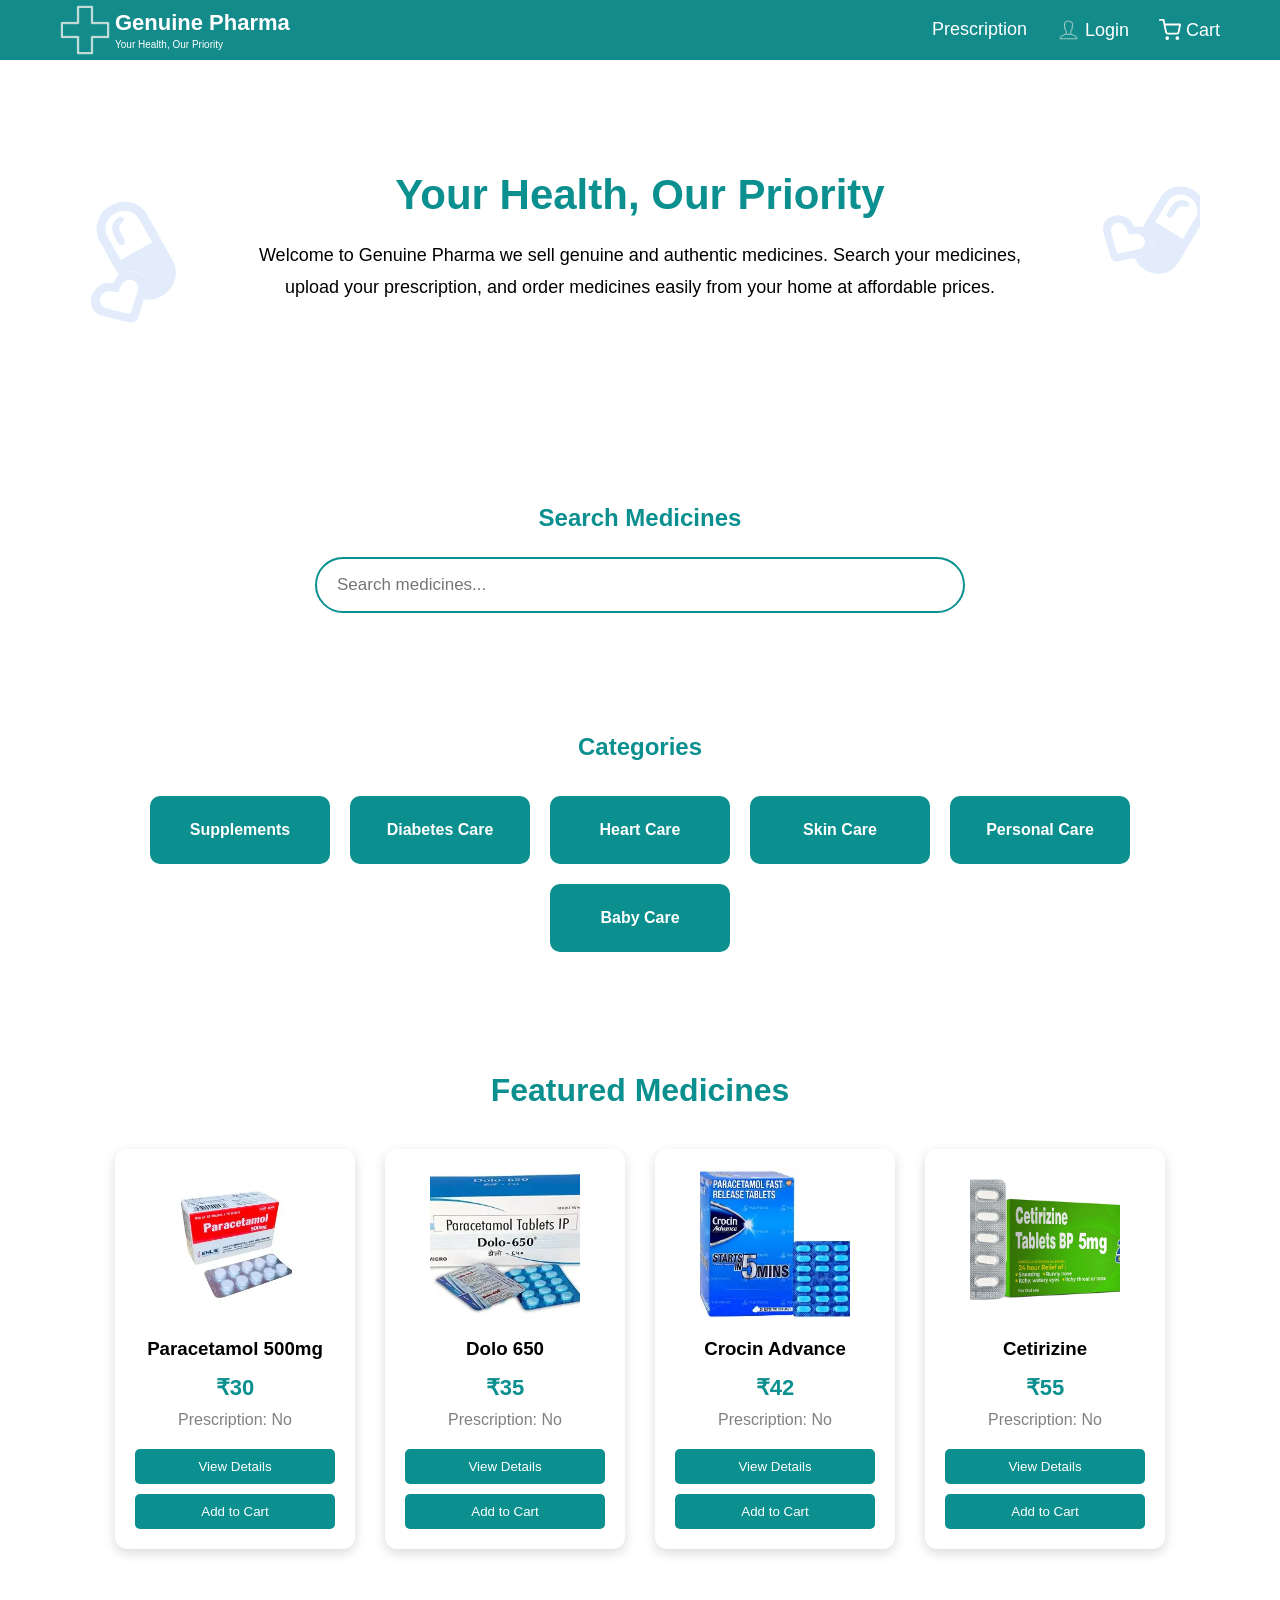
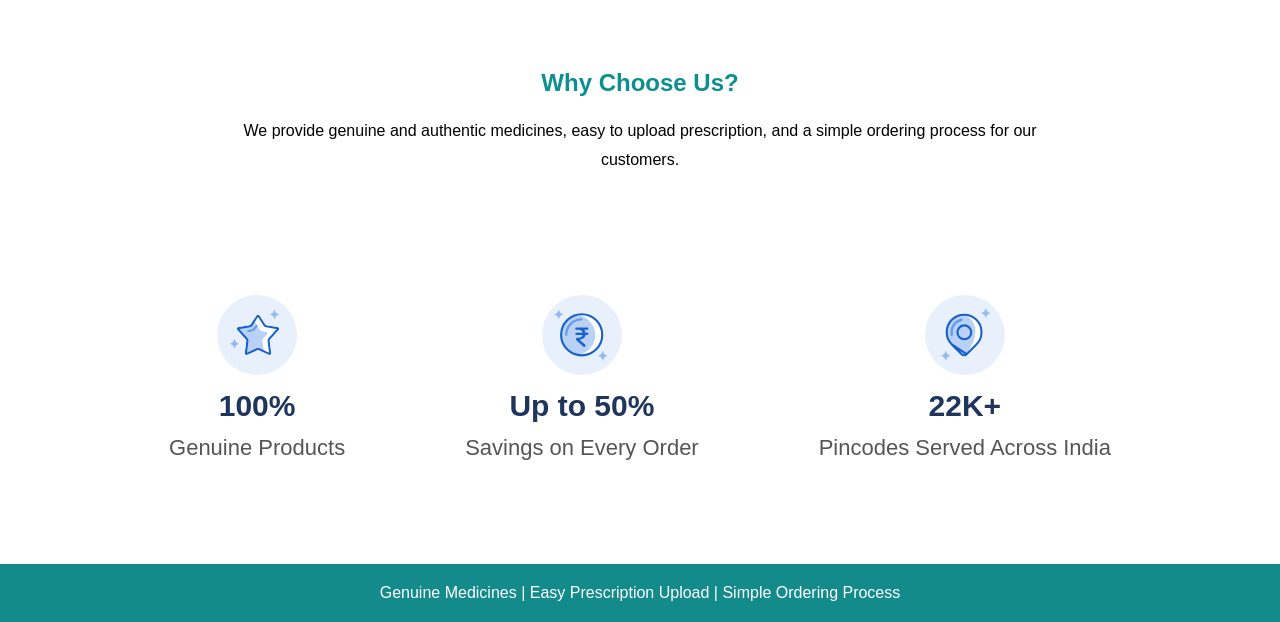
==== index.html @ ec3961e4 "Initial commit" ====
<!DOCTYPE html>
<html lang="en">

<head>
    <meta charset="UTF-8">
    <meta name="viewport" content="width=device-width, initial-scale=1.0">
    <title>Online Pharmacy Website</title>
    <link rel="stylesheet" href="style.css">
</head>

<body>

    <!-- Header -->
<header>

   <div class="logo">
    <img src="images/+logo.png" alt="Logo">

    <div class="logo-text">
        <h2>Genuine Pharma</h2>
        <p>Your Health, Our Priority</p>
    </div>
</div>
    <nav>
    <a href="prescription.html">Prescription</a>
    <a href="login.html" class="login-link">
    <img src="images/Login.png" alt="Login">
    Login
</a>

    <a href="Cart.html" class="cart-link">
        <img src="images/CartIcon.svg" alt="Cart">
        Cart
    </a>
</nav>

</header>

    <!-- Hero Section -->

   <section class="hero">

    <div class="left-image">
        <img src="images/bannerSectionLeft.svg" alt="Medicine">
    </div>

    <div class="hero-text">

        <h1>Your Health, Our Priority</h1>

        <p>
            Welcome to Genuine Pharma we sell genuine and authentic medicines.
            Search your medicines, upload your prescription,
            and order medicines easily from your home at affordable prices.
        </p>
    </div>

    <div class="right-image">
        <img src="images/bannerSectionRight.svg" alt="Medicine">
    </div>

</section>
    <!-- Search Medicine -->
<section class="search">

    <h2>Search Medicines</h2>

    <div class="search-container">

        <input
            type="text"
            id="searchInput"
            placeholder="Search medicines..."
            autocomplete="off">

        <div id="searchResults"></div>

    </div>

</section>



    <section class="category">

        <h2>Categories</h2>

        <div class="category-box">

    <a href="supplements.html" class="box">Supplements</a>

    <a href="diabetes.html" class="box">Diabetes Care</a>

    <a href="heart.html" class="box">Heart Care</a>

    <a href="skin.html" class="box">Skin Care</a>

    <a href="personal.html" class="box">Personal Care</a>

    <a href="baby.html" class="box">Baby Care</a>

</div>

</div>
    </section>
    <!-- Featured Medicines -->

<section class="medicine">

    <h2>Featured Medicines</h2>

    <div class="medicine-box">
<div class="card" id="paracetamol-card" >

    <img src="images/Paracetamol.jpg" alt="Paracetamol">

    <h3>Paracetamol 500mg</h3>

    <p class="price">₹30</p>

    <p class="prescription">Prescription: No</p>

    <button>View Details</button>

    <button
        class="add-cart"
        data-name="Paracetamol 500mg"
        data-price="30">
        Add to Cart
    </button>

</div>
        <div class="card" id ="dolo-card" >

            <img src="images/dolo-650.jpg" alt="Dolo 650">

            <h3>Dolo 650</h3>

            <p class="price">₹35</p>

            <p class="prescription">Prescription: No</p>

            <button>View Details</button>

            <button
    class="add-cart"
    data-name="Dolo 650"
    data-price="35">
    Add to Cart
</button>

        </div>

        <div class="card" id ="crocin-card">

            <img src="images/CrocinAdvanced.jpg" alt="Crocin">

            <h3>Crocin Advance</h3>

            <p class="price">₹42</p>

            <p class="prescription">Prescription: No</p>

            <button>View Details</button>

           <button
    class="add-cart"
    data-name="Crocin Advance"
    data-price="42">
    Add to Cart
</button>

        </div>

        <div class="card" id ="cetirizine-card">

            <img src="images/cetirizine.jpg" alt="Cetirizine">
            <h3>Cetirizine</h3>

            <p class="price">₹55</p>

            <p class="prescription">Prescription: No</p>

            <button>View Details</button>

            <button
    class="add-cart"
    data-name="Cetirizine"
    data-price="55">
    Add to Cart
</button>

        </div>

    </div>

</section>


    <!-- Why Choose Us -->

    <section class="about">

        <h2>Why Choose Us?</h2>

        <p>
            We provide genuine and authentic medicines, easy to upload prescription,
            and a simple ordering process for our customers.
        </p>

    </section>

    <!-- Trast Section -->

<section class="trust">

    <div class="trust-box">

        <img src="images/Genuine_Products.svg" alt="Genuine Products">

        <h2>100%</h2>

        <p>Genuine Products</p>

    </div>

    <div class="trust-box">

        <img src="images/Savings.svg" alt="Best Prices">

        <h2>Up to 50%</h2>

        <p>Savings on Every Order</p>

    </div>

    <div class="trust-box">

        <img src="images/Pincode_.svg" alt="Delivery">

        <h2>22K+</h2>

        <p>Pincodes Served Across India</p>

    </div>

</section>


    <!-- Footer -->

    <footer>

        <p>
            Genuine Medicines | Easy Prescription Upload | Simple Ordering Process
        </p>

    </footer>
   <script src="medicines.js"></script>
   <script src="script.js"></script>
  <div id="toast" class="toast">

    <div class="toast-icon">
        ✓
    </div>

    <div class="toast-content">
        <h4>Added to Cart</h4>
        <p id="toastMedicine">Medicine Name</p>
    </div>

    <a href="Cart.html" class="toast-btn">
        View Cart
    </a>

</div>

</body>

</html>
---- style.css ----
*{
    margin: 0;
    padding: 0;
    box-sizing: border-box;
    font-family: Arial, sans-serif;
}

body{
    background: white;
    color:black;
}

/* Header */

header{
    display: flex;
    justify-content: space-between;
    align-items: center;
    background: #138b8b;
    padding: 5px 60px;
    position: sticky;
    top: 0;
}

/* Logo */
.logo{
    display: flex;
    align-items: center;
    gap: 5px;
}

.logo img{
    width: 50px;
    height: 50px;
    object-fit: contain;
}

.logo-text{
    display: flex;
    flex-direction: column;
}

.logo h2{
    color: white;
    font-size: 22px;
}

.logo p{
    color: white;
    font-size: 10px;
    margin-top: 3px;
}
/* Navigation */

nav{
    display: flex;
    gap: 30px;
}

nav a{
    text-decoration: none;
    color: white;
    font-size: 18px;
    font-weight: 500;
    transition: 0.3s;
}

nav a:hover{
    color: yellow;
}

/* Hero Section */

.hero{
    display: flex;
    justify-content: space-between;
    align-items: center;
    gap: 40px;
    padding: 70px 80px;
    background: white;
}

.left-image img,
.right-image img{
    width: 110px;
    height: 240px;
}

.hero-text{
    flex: 1;
    text-align: center;
}

.hero-text h1{
    font-size: 42px;
    color: #0b8f8f;
    margin-bottom: 20px;
}

.hero-text p{
    font-size: 18px;
    line-height: 1.8;
    margin-bottom: 30px;
}
/* Search */

.search{

    padding:60px;

    text-align:center;

}

.search h2{

    color:#0b8f8f;

    margin-bottom:25px;

}

.search-container{

    width:650px;

    max-width:90%;

    margin:auto;

    position:relative;

}

.search-container input{

    width:100%;

    padding:16px 20px;

    border:2px solid #0b8f8f;

    border-radius:40px;

    font-size:17px;

    outline:none;

}

.search-container input:focus{

    border-color:#066868;

}

#searchResults{

    position:absolute;

    width:100%;

    background:white;

    border-radius:15px;

    margin-top:8px;

    overflow:hidden;

    box-shadow:0 8px 20px rgba(0,0,0,.15);

    display:none;

    z-index:999;

}

/* Categories */

.category{
    padding: 60px;
}

.category h2{
    text-align: center;
    color: #0b8f8f;
    margin-bottom: 35px;
}

.category-box{
    display: flex;
    justify-content: center;
    flex-wrap: wrap;
    gap: 20px;
}

.box{
    background: #0b8f8f;
    color: white;
    width: 180px;
    padding: 25px;
    text-align: center;
    border-radius: 10px;
    cursor: pointer;
    transition: .3s;
    font-weight: bold;
}

.box:hover{
    background: #066868;
    transform: translateY(-6px);

}
.category-box a{
    text-decoration: none;
    color: white;
}

/* Featured Medicines */

.medicine{
    padding: 60px 8%;
}

.medicine h2{
    text-align: center;
    color: #0b8f8f;
    font-size: 32px;
    margin-bottom: 40px;
}

.medicine-box{
    display: flex;
    justify-content: center;
    flex-wrap: wrap;
    gap: 30px;
}

.card{
    width: 240px;
    background: white;
    border-radius: 12px;
    padding: 20px;
    text-align: center;
    box-shadow: 0 4px 12px rgba(0,0,0,.15);
    transition: .3s;
}

.card:hover{
    transform: translateY(-8px);
}

.card img{
    width: 150px;
    height: 150px;
    object-fit: cover;
}

.card h3{
    margin: 15px 0;
}

.price{
    color: #0b8f8f;
    font-size: 22px;
    font-weight: bold;
}

.prescription{
    color: gray;
    margin: 10px 0;
}

.card button{
    width: 100%;
    margin-top: 10px;
    padding: 10px;
    border: none;
    background: #0b8f8f;
    color: white;
    border-radius: 5px;
    cursor: pointer;
    transition: .3s;
}

.card button:hover{
    background: #066868;
}

/* About */

.about{
    background: white;
    padding: 60px;
    text-align: center;
}

.about h2{
    color: #0b8f8f;
    margin-bottom: 20px;
}

.about p{
    width: 70%;
    margin: auto;
    line-height: 1.8;
}
/* Trust Section */

.trust{
    display: flex;
    justify-content: center;
    align-items: center;
    gap: 120px;
    padding: 60px 40px;
    background: #ffffff;
}

.trust-box{
    text-align: center;
}

.trust-box img{
    width: 80px;
    height: 80px;
    margin-bottom: 10px;
}

.trust-box h2{
    color: #1f355e;
    font-size: 30px;
    margin-bottom: 8px;
}

.trust-box p{
    color: #555;
    font-size: 22px;
    line-height: 1.5;
}

/* Footer */

footer{
    background: #138b8b;
    color: white;
    text-align: center;
    padding: 20px;
    margin-top: 40px;
}

/* Cart logo */
.cart-link{
    display: flex;
    align-items: center;
    gap: 3px;       
}

.cart-link img{
    width: 22px;
    height: 22px;
    margin-right: 2px; 
}
/*Login logo*/
.login-link{
    display: flex;
    align-items: center;
    gap: 6px;
    text-decoration: none;
    color: white;
    font-size: 18px;
    font-weight: 500;
}

.login-link img{
    width: 22px;
    height: 22px;
}
.result{

    display:flex;

    align-items:center;

    gap:15px;

    padding:12px 15px;

    cursor:pointer;

    transition:.3s;

}

.result:hover{

    background:White;

}

.result img{

    width:55px;

    height:55px;

    border-radius:8px;

    object-fit:cover;

}

.result-name{

    font-weight:bold;

}

.result-price{

    color:#0b8f8f;

    font-weight:bold;

    margin-top:4px;

}

.no-result{

    padding:20px;

    color:gray;

}
/*ad to cart on search button*/
.result button{
    margin-top:10px;
    margin-right:8px;
    padding:8px 12px;
    border:none;
    border-radius:5px;
    background:#138b8b;
    color:white;
    cursor:pointer;
}

.result button:hover{
    background:#0f6f6f;
}

.toast{
    position:fixed;
    top:20px;
    right:20px;

    background:#28a745;
    color:#fff;

    padding:15px 25px;

    border-radius:10px;

    font-size:16px;
    font-weight:600;

    box-shadow:0 8px 20px rgba(0,0,0,.2);

    opacity:0;
    visibility:hidden;

    transform:translateY(-20px);

    transition:.3s;

    z-index:1000;
}

/* Toast Notification */

.toast{

    position: fixed;

    top: 20px;
    left: 50%;

    transform: translateX(-50%) translateY(-30px);

    width: 360px;
    max-width: 90%;

    background: #ffffff;

    border: 1px solid #e5e5e5;

    border-radius: 14px;

    padding: 16px 20px;

    display: flex;
    align-items: center;
    gap: 15px;

    box-shadow: 0 12px 30px rgba(0,0,0,0.15);

    opacity: 0;
    visibility: hidden;

    transition: all .35s ease;

    z-index: 9999;
}

.toast.show{

    opacity: 1;
    visibility: visible;

    transform: translateX(-50%) translateY(0);
}

.toast-icon{

    width: 48px;
    height: 48px;

    background: #11b67a;

    border-radius: 50%;

    display: flex;
    justify-content: center;
    align-items: center;

    color: white;

    font-size: 24px;
    font-weight: bold;

    flex-shrink: 0;
}

.toast-content{

    flex: 1;
}

.toast-content h4{

    margin: 0;

    color: #222;

    font-size: 18px;
    font-weight: 700;
}

.toast-content p{

    margin-top: 4px;

    color: #666;

    font-size: 14px;
}

.toast-btn{

    color: #138b8b;

    text-decoration: none;

    font-weight: 600;

    font-size: 15px;

    transition: .3s;
}

.toast-btn:hover{

    color: #0d6d6d;
}
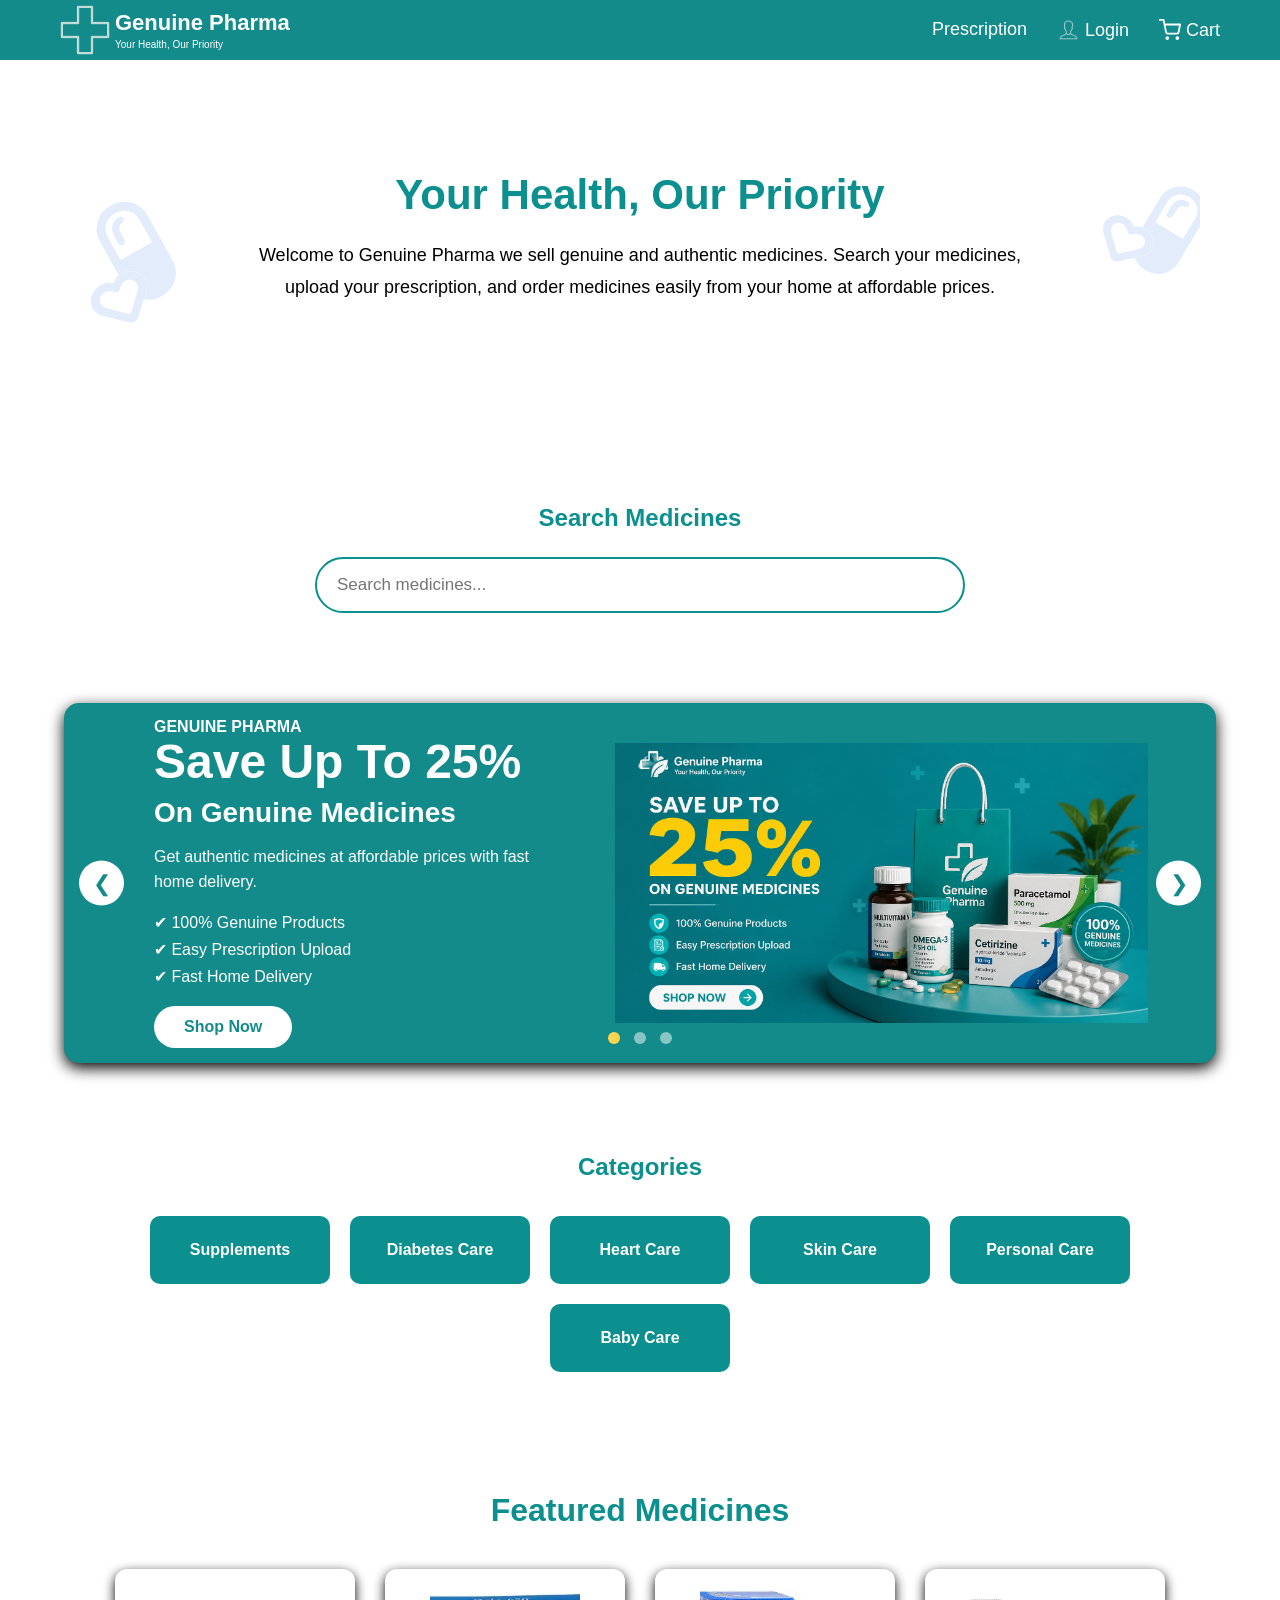
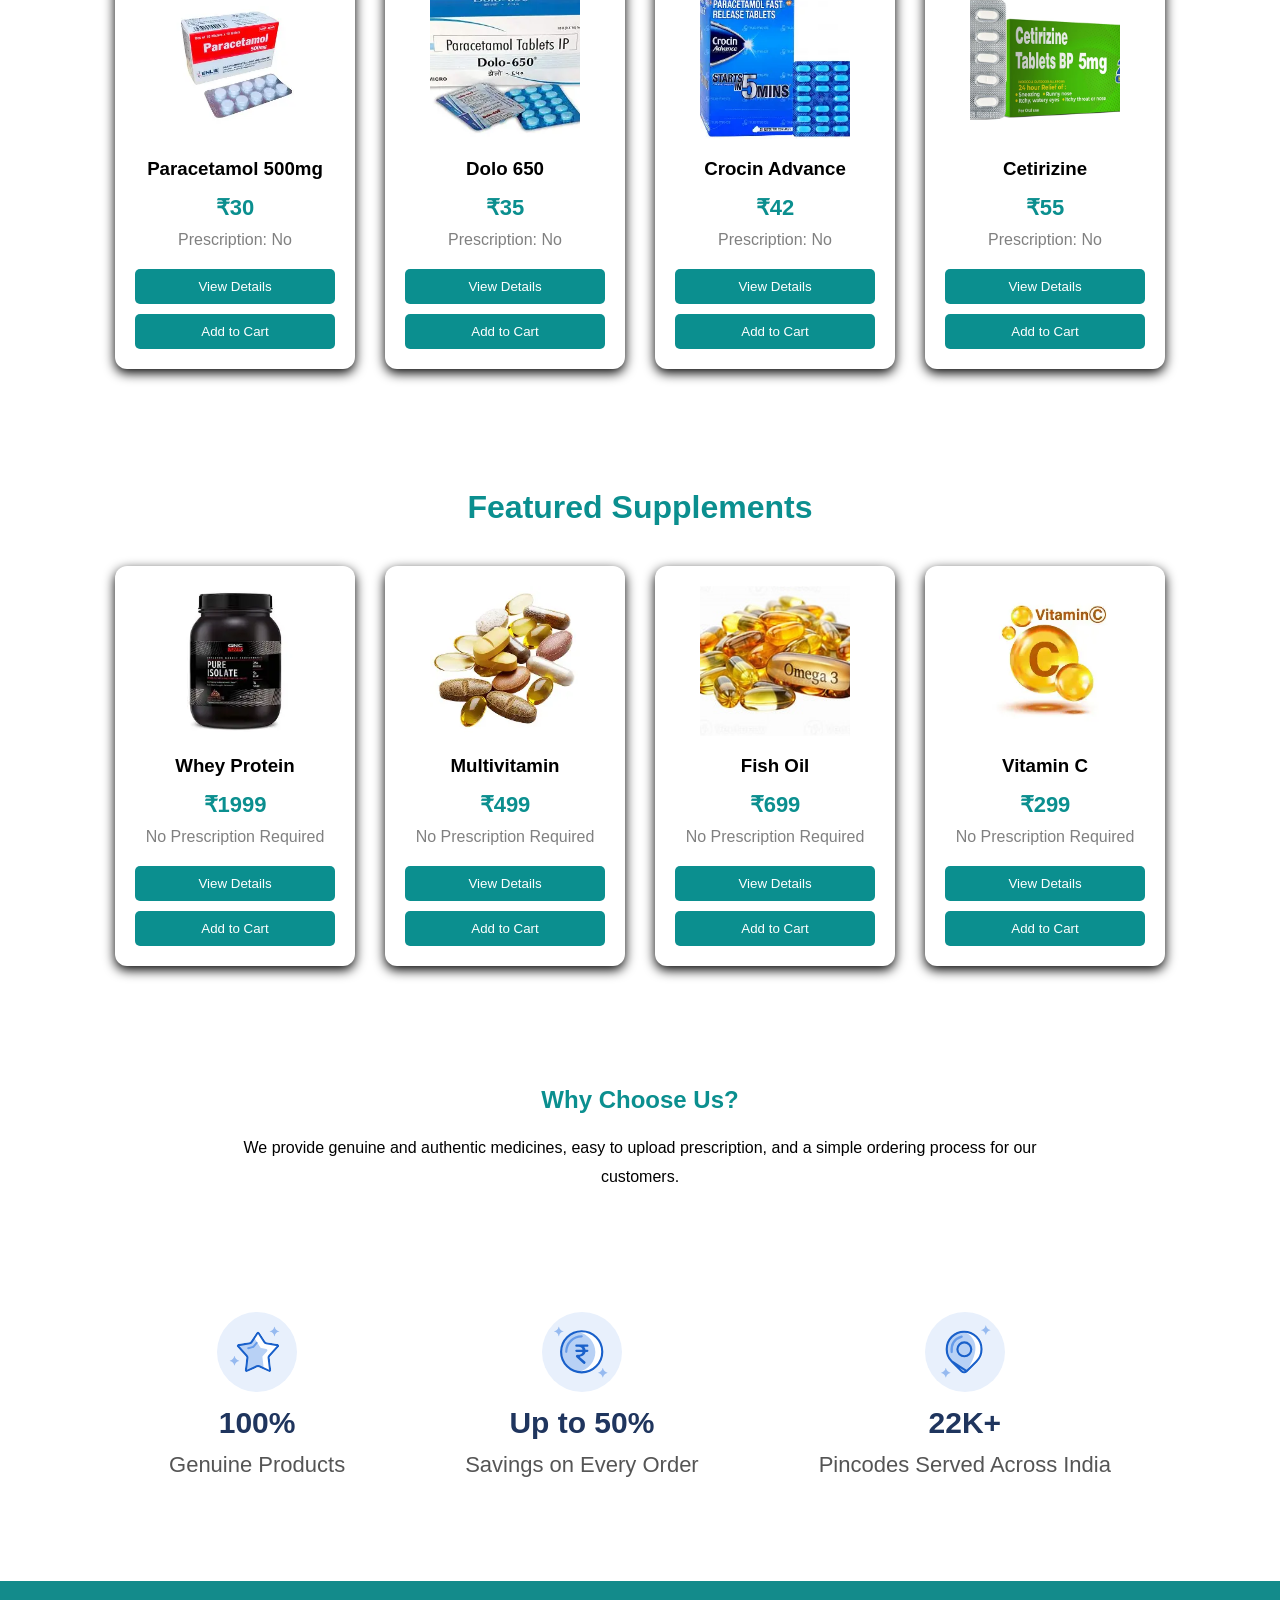
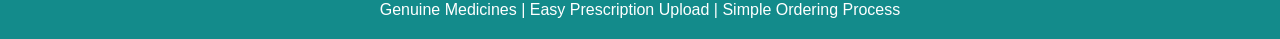
==== commit 06a80d3e: "Updated homepage, hero slider, and supplements section" ====
--- a/index.html
+++ b/index.html
@@ -58,8 +58,8 @@
     <div class="right-image">
         <img src="images/bannerSectionRight.svg" alt="Medicine">
     </div>
-
-</section>
+    </section>
+
     <!-- Search Medicine -->
 <section class="search">
 
@@ -78,8 +78,163 @@
     </div>
 
 </section>
-
-
+<!---Slide bar-->
+
+<section class="hero-slider">
+
+    <!-- Previous Button -->
+
+    <button class="prev">&#10094;</button>
+
+    <!-- Slide 1 -->
+
+    <div class="slide slide-active">
+
+        <div class="slide-text">
+
+            <h4>GENUINE PHARMA</h4>
+
+            <h1>Save Up To <span>25%</span></h1>
+
+            <h2>On Genuine Medicines</h2>
+
+            <p>
+                Get authentic medicines at affordable prices with
+                fast home delivery.
+            </p>
+
+            <ul>
+
+                <li>✔ 100% Genuine Products</li>
+
+                <li>✔ Easy Prescription Upload</li>
+
+                <li>✔ Fast Home Delivery</li>
+
+            </ul>
+
+            <a href="#featured" class="shop-btn">
+                Shop Now
+            </a>
+
+        </div>
+
+        <div class="slide-image">
+
+            <img src="images/slide1.png" alt="Slide 1">
+
+        </div>
+
+    </div>
+
+
+
+    <!-- Slide 2 -->
+
+    <div class="slide">
+
+        <div class="slide-text">
+
+            <h4>GENUINE PHARMA</h4>
+
+            <h1>Fast Delivery</h1>
+
+            <h2>At Your Doorstep</h2>
+
+            <p>
+                Order medicines online and receive them quickly
+                and safely at your doorstep.
+            </p>
+
+            <ul>
+
+                <li>✔ On-Time Delivery</li>
+
+                <li>✔ Safe & Secure</li>
+
+                <li>✔ Easy Prescription Upload</li>
+
+            </ul>
+
+            <a href="#featured" class="shop-btn">
+                Order Now
+            </a>
+
+        </div>
+
+        <div class="slide-image">
+
+            <img src="images/slide2.png" alt="Slide 2">
+
+        </div>
+
+    </div>
+
+
+
+    <!-- Slide 3 -->
+
+    <div class="slide">
+
+        <div class="slide-text">
+
+            <h4>GENUINE PHARMA</h4>
+
+            <h1>Big Savings</h1>
+
+            <h2><span>Up To 80% OFF</span></h2>
+
+            <p>
+                Save more on wellness essentials from trusted brands.
+            </p>
+
+            <ul>
+
+                <li>✔ Wellness Products</li>
+
+                <li>✔ Best Prices</li>
+
+                <li>✔ Trusted Brands</li>
+
+            </ul>
+
+            <a href="#featured" class="shop-btn">
+                Shop Now
+            </a>
+
+        </div>
+
+        <div class="slide-image">
+
+            <img src="images/slide3.png" alt="Slide 3">
+
+        </div>
+
+    </div>
+
+
+
+    <!-- Next Button -->
+
+    <button class="next">&#10095;</button>
+
+
+    <!-- Dots -->
+
+    <div class="dots">
+
+        <span class="dot active"></span>
+
+        <span class="dot"></span>
+
+        <span class="dot"></span>
+
+    </div>
+
+</section>
+
+
+<!-- Categories    -->
 
     <section class="category">
 
@@ -196,6 +351,96 @@
 
 </section>
 
+    <!-- Featured Supplements -->
+
+<section class="medicine">
+
+    <h2>Featured Supplements</h2>
+
+    <div class="medicine-box">
+       <div class="card">
+            <img src="images/whey.png" alt="Whey Protein">
+
+            <h3>Whey Protein</h3>
+
+            <p class="price">₹1999</p>
+
+            <p class="prescription">No Prescription Required</p>
+
+            <button class="view-btn">View Details</button>
+
+            <button class="add-cart"
+                data-name="Whey Protein"
+                data-price="2499">
+                Add to Cart
+            </button>
+
+        </div>
+
+
+        <div class="card">
+
+            <img src="images/multivitamin.png" alt="Multivitamin">
+
+            <h3>Multivitamin</h3>
+
+            <p class="price">₹499</p>
+
+            <p class="prescription">No Prescription Required</p>
+
+            <button class="view-btn">View Details</button>
+
+            <button class="add-cart"
+                data-name="Multivitamin"
+                data-price="499">
+                Add to Cart
+            </button>
+
+        </div>
+
+        <div class="card">
+
+            <img src="images/fishoil.png" alt="Fish Oil">
+
+            <h3>Fish Oil</h3>
+
+            <p class="price">₹699</p>
+
+            <p class="prescription">No Prescription Required</p>
+
+            <button class="view-btn">View Details</button>
+
+            <button class="add-cart"
+                data-name="Fish Oil"
+                data-price="699">
+                Add to Cart
+            </button>
+
+        </div>
+
+        <div class="card">
+            <img src="images/vitaminc.png" alt="Vitamin C">
+
+            <h3>Vitamin C</h3>
+
+            <p class="price">₹299</p>
+
+            <p class="prescription">No Prescription Required</p>
+
+            <button class="view-btn">View Details</button>
+
+            <button class="add-cart"
+                data-name="Vitamin C"
+                data-price="299">
+                Add to Cart
+            </button>
+
+        </div>
+
+    </div>
+
+</section>
+
 
     <!-- Why Choose Us -->
 
--- a/style.css
+++ b/style.css
@@ -9,18 +9,20 @@
 body{
     background: white;
     color:black;
+    overflow-x:hidden;
 }
 
 /* Header */
 
 header{
-    display: flex;
-    justify-content: space-between;
-    align-items: center;
-    background: #138b8b;
-    padding: 5px 60px;
-    position: sticky;
-    top: 0;
+    display:flex;
+    justify-content:space-between;
+    align-items:center;
+    background:#138b8b;
+    padding:5px 60px;
+    position:sticky;
+    top:0;
+    z-index:9999;
 }
 
 /* Logo */
@@ -169,7 +171,7 @@
 
     overflow:hidden;
 
-    box-shadow:0 8px 20px rgba(0,0,0,.15);
+    box-shadow:0 8px 20px black;
 
     display:none;
 
@@ -244,7 +246,7 @@
     border-radius: 12px;
     padding: 20px;
     text-align: center;
-    box-shadow: 0 4px 12px rgba(0,0,0,.15);
+    box-shadow: 0 4px 12px black;
     transition: .3s;
 }
 
@@ -289,6 +291,7 @@
     background: #066868;
 }
 
+
 /* About */
 
 .about{
@@ -477,7 +480,7 @@
     z-index:1000;
 }
 
-/* Toast Notification */
+/* Notification */
 
 .toast{
 
@@ -582,4 +585,249 @@
 .toast-btn:hover{
 
     color: #0d6d6d;
+}
+/*slider section*/
+.hero-slider{
+
+    width:90%;
+    height:360px;
+    margin:30px auto;
+    position:relative;
+    overflow:hidden;
+    border-radius:15px;
+    background:#138b8b;
+    box-shadow:0 5px 15px black;
+
+}
+
+.slide{
+
+    display:none;
+    justify-content:space-between;
+    align-items:center;
+    height:100%;
+    padding:40px;
+    overflow:hidden;
+
+}
+
+.slide.slide-active{
+    display:flex;
+
+}
+
+.slide-text{
+
+    width:42%;
+    color:white;
+    padding-left:50px;
+
+}
+
+.slide-text h1{
+
+    font-size:48px;
+    margin-bottom:8px;
+    line-height:1.1;
+
+}
+
+.slide-text h2{
+
+    font-size:28px;
+    margin-bottom:15px;
+
+}
+
+.slide-text p{
+
+    font-size:16px;
+    line-height:1.6;
+    margin-bottom:18px;
+
+}
+
+.slide-text ul{
+
+    list-style:none;
+    margin-bottom:20px;
+
+}
+
+.slide-text ul li{
+
+    font-size:16px;
+    margin-bottom:8px;
+
+}
+
+.shop-btn{
+
+    padding:10px 28px;
+    font-size:16px;
+
+}
+/* Button */
+
+.shop-btn{
+
+    display:inline-block;
+    padding:12px 30px;
+    background:white;
+    color:#138b8b;
+    text-decoration:none;
+    border-radius:30px;
+    font-weight:bold;
+    transition:.3s;
+
+}
+
+.shop-btn:hover{
+
+    background:white;
+
+}
+
+/* Image */
+
+.slide-image{
+
+    width:55%;
+    display:flex;
+    justify-content:flex-end;
+    align-items:center;
+
+}
+
+.slide-image img{
+
+    width:100%;
+    max-width:600px;
+    height:280px;
+    object-fit:contain;
+    display:block;
+
+}
+
+/*  ARROWS*/
+
+.prev,
+.next{
+
+    position:absolute;
+    top:50%;
+    transform:translateY(-50%);
+    width:45px;
+    height:45px;
+    border:none;
+    border-radius:50%;
+    background:white;
+    color:#138b8b;
+    font-size:22px;
+    cursor:pointer;
+    z-index:10;
+
+}
+
+.prev{
+
+    left:15px;
+
+}
+
+.next{
+
+    right:15px;
+
+}
+
+.prev:hover,
+.next:hover{
+
+    background:transparent;
+    color:white;
+
+}
+
+/* DOTS*/
+
+.dots{
+
+    position:absolute;
+    bottom:15px;
+    width:100%;
+    text-align:center;
+
+}
+
+.dot{
+
+    display:inline-block;
+    width:12px;
+    height:12px;
+    background:white;
+    border-radius:50%;
+    margin:0 5px;
+    cursor:pointer;
+    opacity:.5;
+
+}
+
+.dot.active{
+
+    opacity:1;
+    background:#FFD54F;
+
+}
+
+/* RESPONSIVE */
+
+@media(max-width:900px){
+
+.hero-slider{
+
+    height:auto;
+
+}
+
+.slide{
+
+    flex-direction:column;
+    text-align:center;
+    padding:25px;
+
+}
+
+.slide-text{
+
+    width:100%;
+
+}
+
+.slide-image{
+
+    width:100%;
+    margin-top:20px;
+    text-align:center;
+
+}
+
+.slide-image img{
+
+    width:280px;
+
+}
+
+.slide-text h1{
+
+    font-size:35px;
+
+}
+
+.slide-text h2{
+
+    font-size:22px;
+
+}
+
 }
